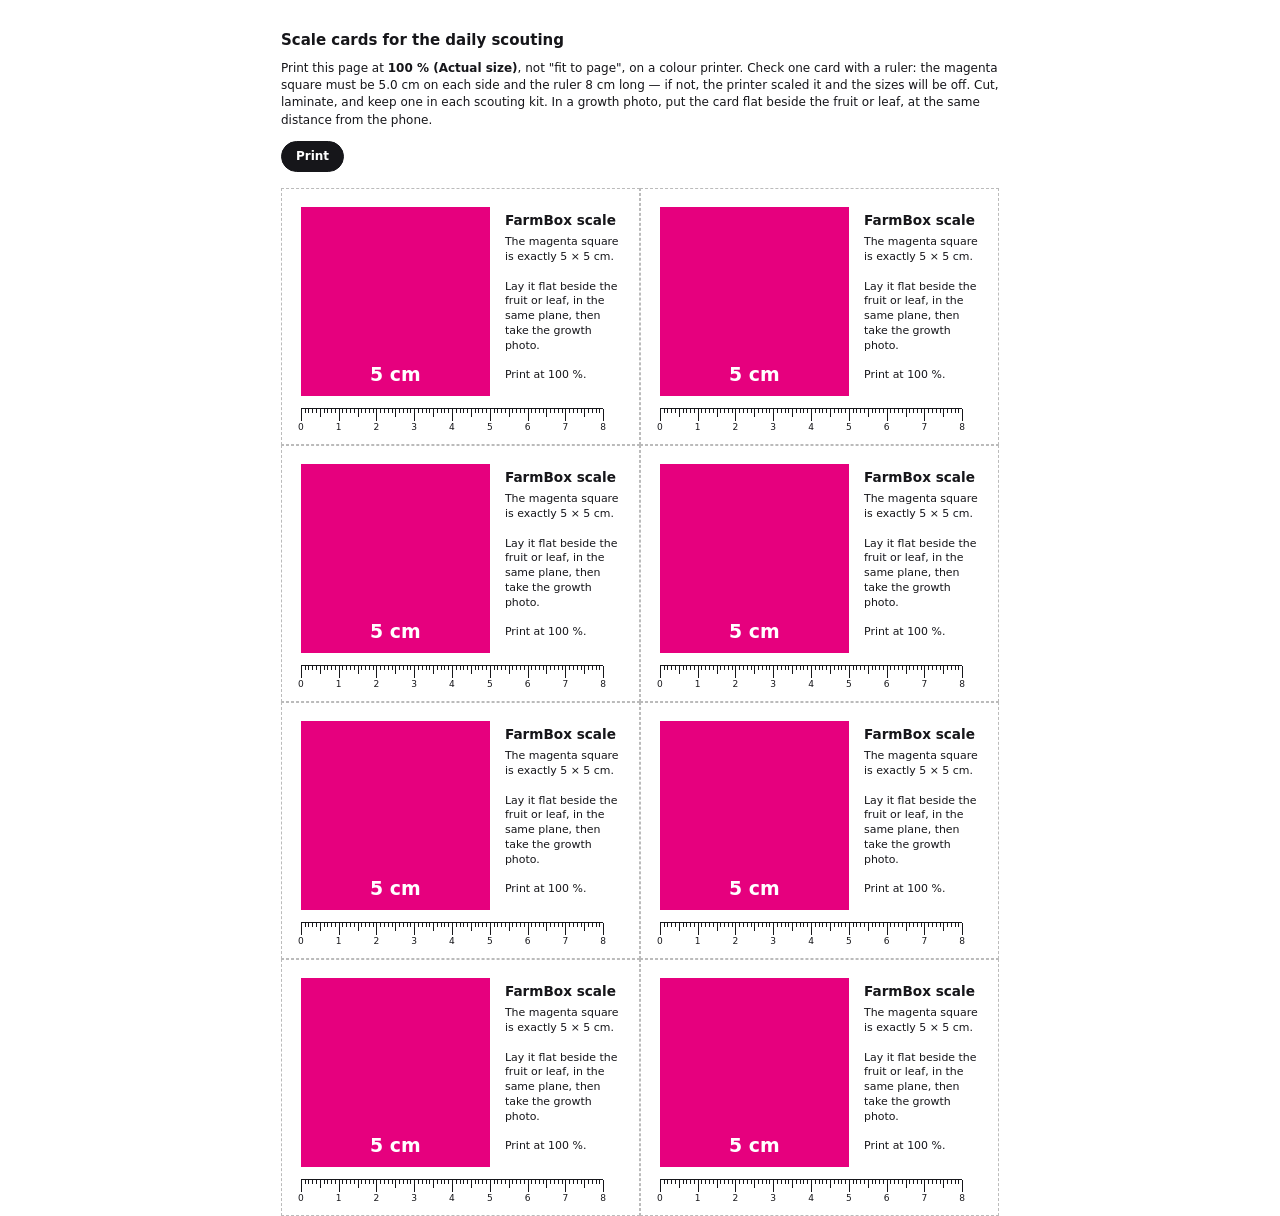
==== scale-card.html @ 8974ac6c "Console 0.7.153 - scouting in sections, scale card" ====
<!doctype html>
<html lang="en">
<head>
<meta charset="utf-8">
<meta name="viewport" content="width=device-width, initial-scale=1">
<title>Scale cards</title>
<!-- The daily scouting's scale card (console 0.7.153): the phone finds the magenta square in a growth photo
     and, knowing it is exactly 5 cm, turns two taps into millimetres. Print at 100 %, laminate, check with a ruler. -->
<style>
  @page { size: A4 portrait; margin: 10mm; }
  * { box-sizing: border-box; }
  html, body { margin: 0; background: #fff; color: #16161a; font-family: Inter, system-ui, sans-serif; }
  .how { max-width: 190mm; margin: 8mm auto 4mm; font-size: 12px; line-height: 1.45; }
  .how b { font-size: 15px; display: block; margin-bottom: 2mm; }
  .how button { font: inherit; font-weight: 700; padding: 6px 14px; border-radius: 999px; border: 1px solid #16161a; background: #16161a; color: #fff; cursor: pointer; }
  .sheet { width: 190mm; margin: 0 auto; display: grid; grid-template-columns: 95mm 95mm; grid-auto-rows: 68mm; }
  .card { position: relative; width: 95mm; height: 68mm; border: 0.2mm dashed #bbb; }
  .sq { position: absolute; left: 5mm; top: 5mm; width: 50mm; height: 50mm; background: #e6007e;
        -webkit-print-color-adjust: exact; print-color-adjust: exact; }
  .sq span { position: absolute; left: 0; right: 0; bottom: 3mm; text-align: center; color: #fff; font-weight: 800; font-size: 5mm; }
  .txt { position: absolute; left: 59mm; top: 6mm; right: 3mm; font-size: 2.9mm; line-height: 1.35; }
  .txt b { display: block; font-size: 3.6mm; margin-bottom: 1.5mm; }
  .ruler { position: absolute; left: 5mm; top: 58mm; width: 80mm; height: 7mm; border-top: 0.25mm solid #16161a; }
  .ruler i { position: absolute; top: 0; width: 0.2mm; background: #16161a; }
  .ruler em { position: absolute; top: 3.6mm; font-style: normal; font-size: 2.4mm; transform: translateX(-50%); }
  @media print { .how { display: none; } .sheet { margin: 0; } }
</style>
</head>
<body>
<div class="how">
  <b>Scale cards for the daily scouting</b>
  Print this page at <b style="display:inline;font-size:inherit">100 % (Actual size)</b>, not "fit to page", on a colour printer. Check one card with a ruler:
  the magenta square must be 5.0 cm on each side and the ruler 8 cm long — if not, the printer scaled it and the sizes will be off. Cut, laminate,
  and keep one in each scouting kit. In a growth photo, put the card flat beside the fruit or leaf, at the same distance from the phone.
  <p><button onclick="print()">Print</button></p>
</div>
<div class="sheet" id="sheet"></div>
<script>
  const sheet = document.getElementById('sheet');
  for (let n = 0; n < 8; n++) {
    const c = document.createElement('div'); c.className = 'card';
    c.innerHTML = '<div class="sq"><span>5 cm</span></div>' +
      '<div class="txt"><b>FarmBox scale</b>The magenta square is exactly 5 × 5 cm.<br><br>Lay it flat beside the fruit or leaf, in the same plane, then take the growth photo.<br><br>Print at 100 %.</div>';
    const r = document.createElement('div'); r.className = 'ruler';
    for (let mm = 0; mm <= 80; mm++) {
      const t = document.createElement('i');
      t.style.left = mm + 'mm'; t.style.height = (mm % 10 === 0 ? 3.2 : mm % 5 === 0 ? 2.2 : 1.2) + 'mm';
      r.append(t);
      if (mm % 10 === 0) { const e = document.createElement('em'); e.style.left = mm + 'mm'; e.textContent = mm / 10; r.append(e); }
    }
    c.append(r);
    sheet.append(c);
  }
</script>
</body>
</html>
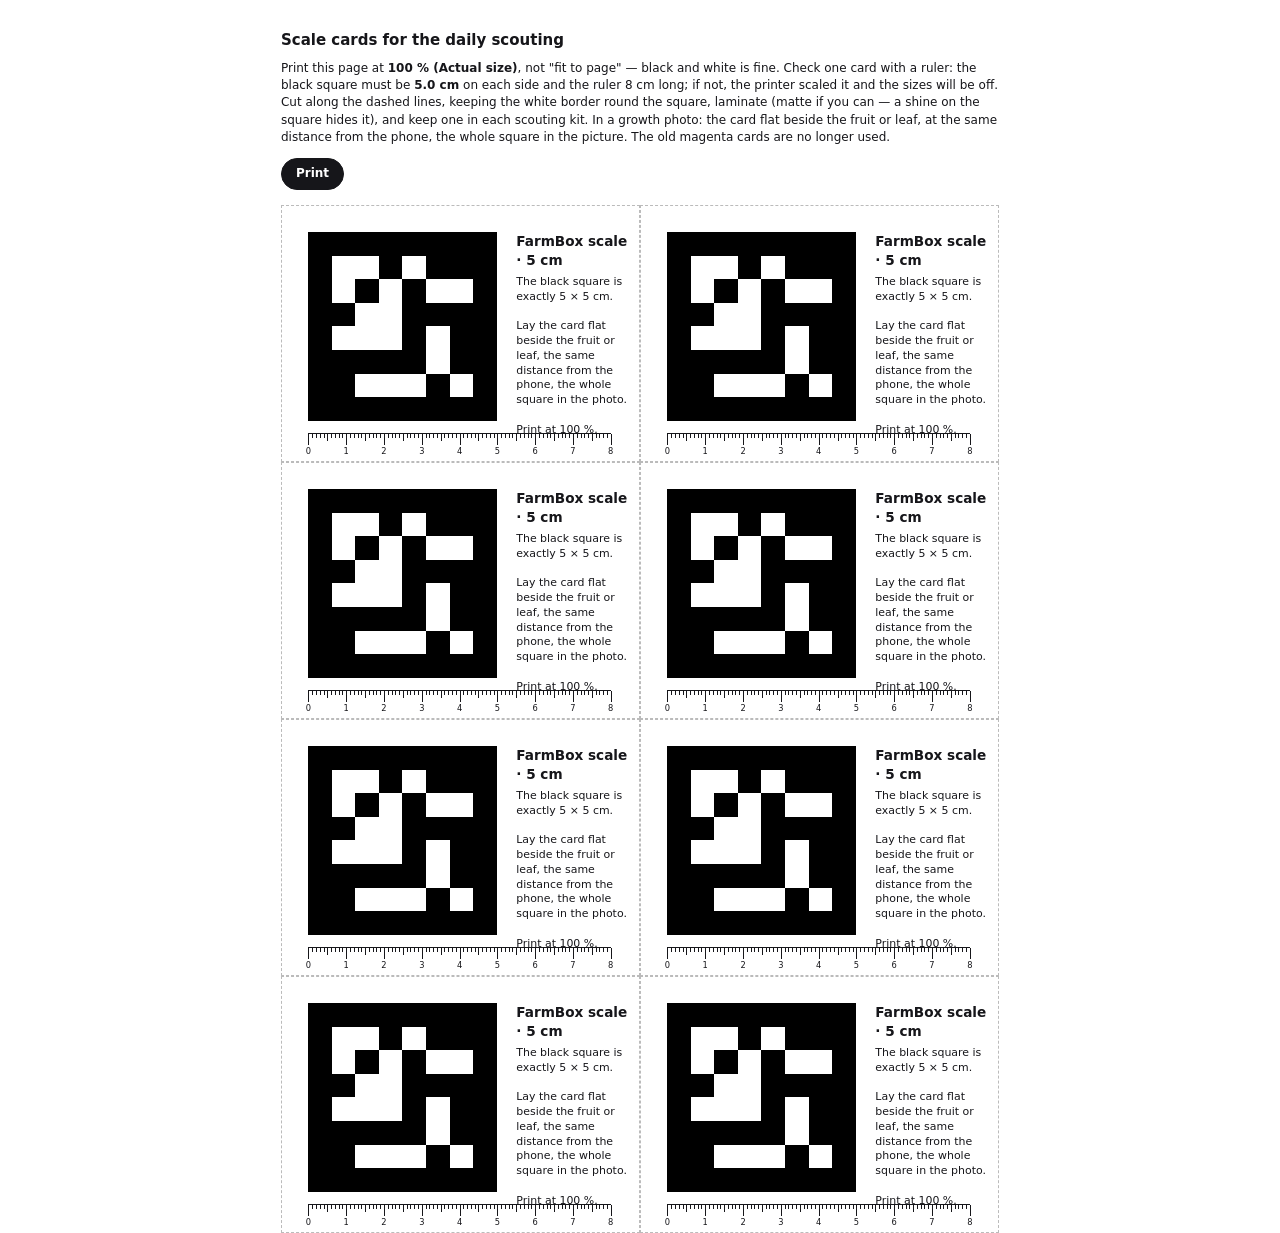
==== commit d6bdce36: "Console update" ====
--- a/scale-card.html
+++ b/scale-card.html
@@ -4,8 +4,10 @@
 <meta charset="utf-8">
 <meta name="viewport" content="width=device-width, initial-scale=1">
 <title>Scale cards</title>
-<!-- The daily scouting's scale card (console 0.7.153): the phone finds the magenta square in a growth photo
-     and, knowing it is exactly 5 cm, turns two taps into millimetres. Print at 100 %, laminate, check with a ruler. -->
+<!-- The daily scouting's scale card (console 0.7.172, Naked Brain 0.11.69): a printed marker (ArUco MIP 36h12,
+     id 0) whose black square is exactly 50 mm. The phone finds its four corners in any light, corrects for a
+     tilted card and turns two taps into millimetres. Print at 100 %, check with a ruler, laminate (matte).
+     It replaces the magenta square of 0.7.153, which the phone no longer looks for. -->
 <style>
   @page { size: A4 portrait; margin: 10mm; }
   * { box-sizing: border-box; }
@@ -15,36 +17,46 @@
   .how button { font: inherit; font-weight: 700; padding: 6px 14px; border-radius: 999px; border: 1px solid #16161a; background: #16161a; color: #fff; cursor: pointer; }
   .sheet { width: 190mm; margin: 0 auto; display: grid; grid-template-columns: 95mm 95mm; grid-auto-rows: 68mm; }
   .card { position: relative; width: 95mm; height: 68mm; border: 0.2mm dashed #bbb; }
-  .sq { position: absolute; left: 5mm; top: 5mm; width: 50mm; height: 50mm; background: #e6007e;
+  .mk { position: absolute; left: 7mm; top: 7mm; width: 50mm; height: 50mm; display: block;
         -webkit-print-color-adjust: exact; print-color-adjust: exact; }
-  .sq span { position: absolute; left: 0; right: 0; bottom: 3mm; text-align: center; color: #fff; font-weight: 800; font-size: 5mm; }
-  .txt { position: absolute; left: 59mm; top: 6mm; right: 3mm; font-size: 2.9mm; line-height: 1.35; }
+  .txt { position: absolute; left: 62mm; top: 7mm; right: 3mm; font-size: 2.9mm; line-height: 1.35; }
   .txt b { display: block; font-size: 3.6mm; margin-bottom: 1.5mm; }
-  .ruler { position: absolute; left: 5mm; top: 58mm; width: 80mm; height: 7mm; border-top: 0.25mm solid #16161a; }
+  .ruler { position: absolute; left: 7mm; top: 60mm; width: 80mm; height: 6mm; border-top: 0.25mm solid #16161a; }
   .ruler i { position: absolute; top: 0; width: 0.2mm; background: #16161a; }
-  .ruler em { position: absolute; top: 3.6mm; font-style: normal; font-size: 2.4mm; transform: translateX(-50%); }
+  .ruler em { position: absolute; top: 3.2mm; font-style: normal; font-size: 2.2mm; transform: translateX(-50%); }
   @media print { .how { display: none; } .sheet { margin: 0; } }
 </style>
 </head>
 <body>
 <div class="how">
   <b>Scale cards for the daily scouting</b>
-  Print this page at <b style="display:inline;font-size:inherit">100 % (Actual size)</b>, not "fit to page", on a colour printer. Check one card with a ruler:
-  the magenta square must be 5.0 cm on each side and the ruler 8 cm long — if not, the printer scaled it and the sizes will be off. Cut, laminate,
-  and keep one in each scouting kit. In a growth photo, put the card flat beside the fruit or leaf, at the same distance from the phone.
+  Print this page at <b style="display:inline;font-size:inherit">100 % (Actual size)</b>, not "fit to page" — black and white is fine.
+  Check one card with a ruler: the black square must be <b style="display:inline;font-size:inherit">5.0 cm</b> on each side and the ruler 8 cm long;
+  if not, the printer scaled it and the sizes will be off. Cut along the dashed lines, keeping the white border round the square,
+  laminate (matte if you can — a shine on the square hides it), and keep one in each scouting kit.
+  In a growth photo: the card flat beside the fruit or leaf, at the same distance from the phone, the whole square in the picture.
+  The old magenta cards are no longer used.
   <p><button onclick="print()">Print</button></p>
 </div>
 <div class="sheet" id="sheet"></div>
 <script>
+  // ArUco MIP 36h12, marker 0: 6 × 6 data cells inside a one-cell black border (8 × 8 cells = 50 mm)
+  const BITS = '110100101011011000111010000010011101';
+  const marker = () => {
+    let s = '<svg class="mk" xmlns="http://www.w3.org/2000/svg" viewBox="0 0 8 8" shape-rendering="crispEdges"><rect width="8" height="8" fill="#000"/>';
+    for (let y = 0; y < 6; y++) for (let x = 0; x < 6; x++)
+      if (BITS[y * 6 + x] === '1') s += `<rect x="${x + 1}" y="${y + 1}" width="1" height="1" fill="#fff"/>`;
+    return s + '</svg>';
+  };
   const sheet = document.getElementById('sheet');
   for (let n = 0; n < 8; n++) {
     const c = document.createElement('div'); c.className = 'card';
-    c.innerHTML = '<div class="sq"><span>5 cm</span></div>' +
-      '<div class="txt"><b>FarmBox scale</b>The magenta square is exactly 5 × 5 cm.<br><br>Lay it flat beside the fruit or leaf, in the same plane, then take the growth photo.<br><br>Print at 100 %.</div>';
+    c.innerHTML = marker() +
+      '<div class="txt"><b>FarmBox scale · 5 cm</b>The black square is exactly 5 × 5 cm.<br><br>Lay the card flat beside the fruit or leaf, the same distance from the phone, the whole square in the photo.<br><br>Print at 100 %.</div>';
     const r = document.createElement('div'); r.className = 'ruler';
     for (let mm = 0; mm <= 80; mm++) {
       const t = document.createElement('i');
-      t.style.left = mm + 'mm'; t.style.height = (mm % 10 === 0 ? 3.2 : mm % 5 === 0 ? 2.2 : 1.2) + 'mm';
+      t.style.left = mm + 'mm'; t.style.height = (mm % 10 === 0 ? 3 : mm % 5 === 0 ? 2 : 1.1) + 'mm';
       r.append(t);
       if (mm % 10 === 0) { const e = document.createElement('em'); e.style.left = mm + 'mm'; e.textContent = mm / 10; r.append(e); }
     }
